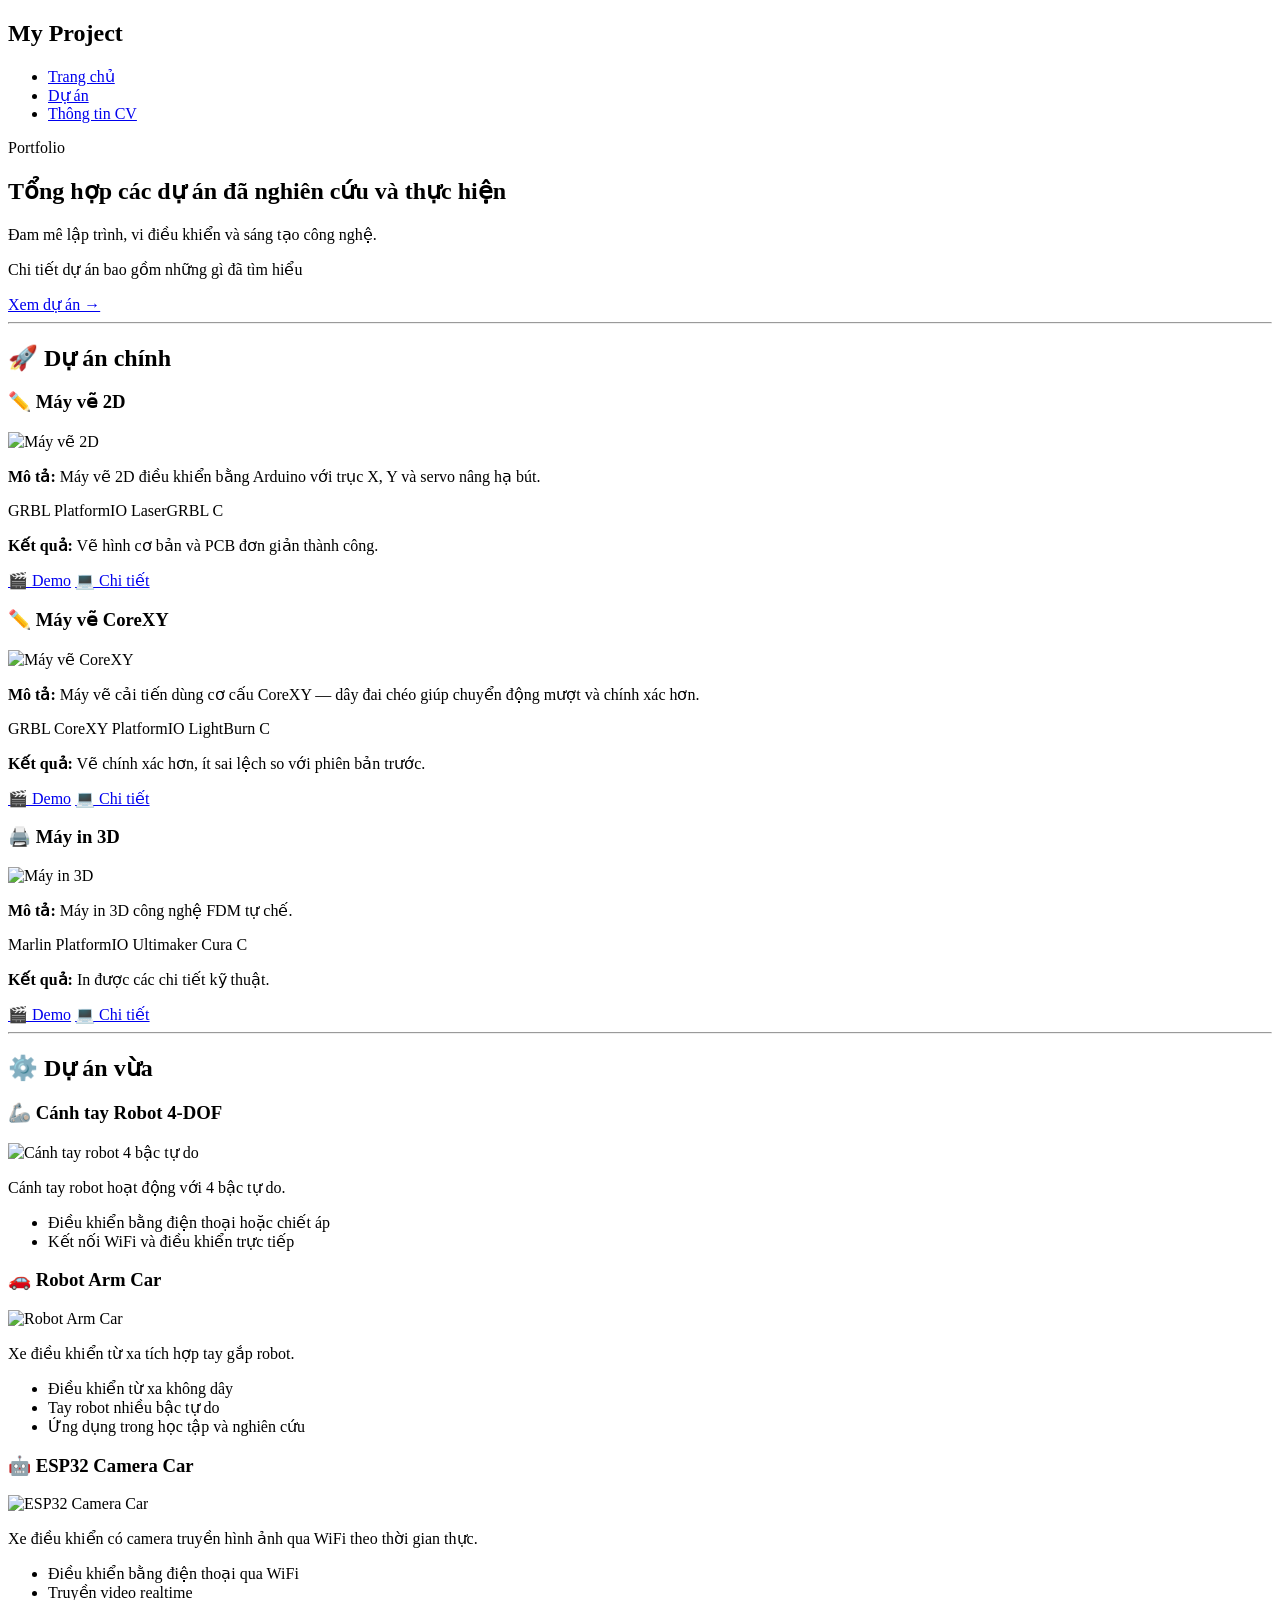
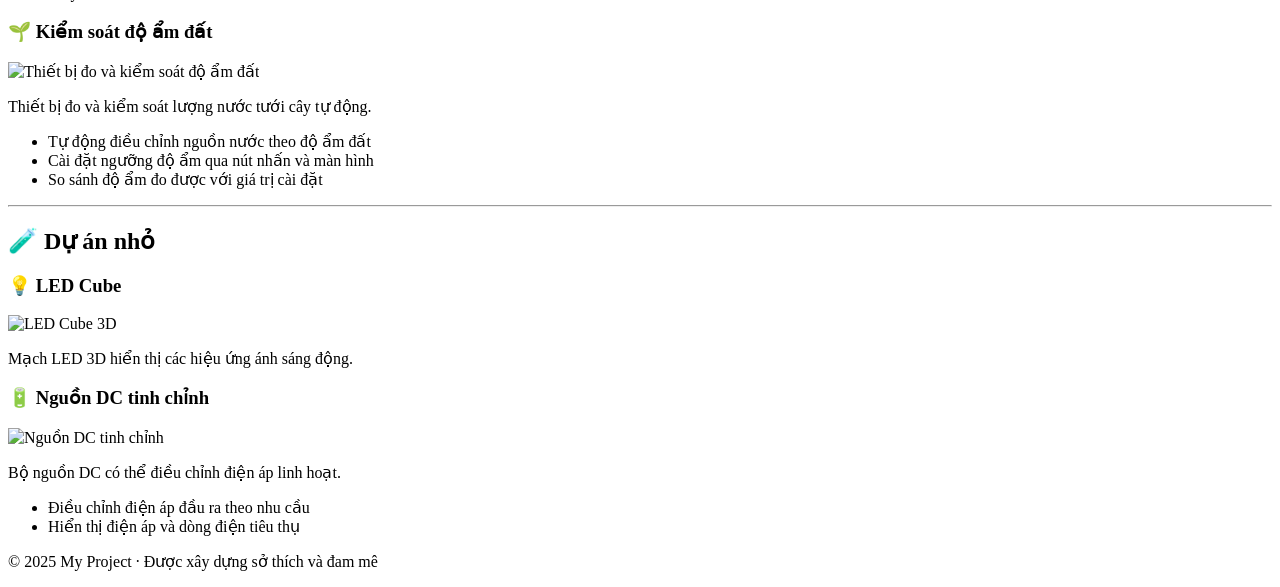
==== index.html @ dd52c531 "update" ====
<!doctype html>
<html lang="vi">
  <head>
    <meta charset="UTF-8" />
    <meta name="viewport" content="width=device-width, initial-scale=1.0" />
    <title>Portfolio - My Project</title>
    <link rel="preconnect" href="https://fonts.googleapis.com" />
    <link rel="preconnect" href="https://fonts.gstatic.com" crossorigin />
    <link
      href="https://fonts.googleapis.com/css2?family=Space+Mono:ital,wght@0,400;0,700;1,400&family=DM+Sans:wght@300;400;500;600&display=swap"
      rel="stylesheet"
    />
    <link rel="stylesheet" href="style.css" />
  </head>

  <body>
    <!-- NAVBAR -->
    <header>
      <nav class="navbar">
        <h2 class="logo">My Project</h2>
        <ul class="menu">
          <li><a href="#">Trang chủ</a></li>
          <li><a href="#project">Dự án</a></li>
          <li><a href="CV.html">Thông tin CV</a></li>
        </ul>
      </nav>
    </header>

    <!-- HERO -->
    <section class="hero">
      <span class="hero-tag">Portfolio</span>
      <h1>Tổng hợp các dự án đã nghiên cứu và thực hiện</h1>
      <p>Đam mê lập trình, vi điều khiển và sáng tạo công nghệ.</p>
      <p>Chi tiết dự án bao gồm những gì đã tìm hiểu</p>
      <a href="#project" class="btn">Xem dự án →</a>
    </section>

    <hr class="section-divider" />

    <!-- DỰ ÁN CHÍNH -->
    <section id="project" class="container">
      <div class="section-header">
        <h2>🚀 Dự án chính</h2>
        <div class="section-line"></div>
      </div>

      <div class="project-list">
        <!-- MÁY VẼ 2D -->
        <div class="project">
          <h3>✏️ Máy vẽ 2D</h3>
          <img src="Photo/mayve2d.jpg" class="project-img" alt="Máy vẽ 2D" />
          <p>
            <strong>Mô tả:</strong> Máy vẽ 2D điều khiển bằng Arduino với trục
            X, Y và servo nâng hạ bút.
          </p>
          <div class="tag-row">
            <span class="tag">GRBL</span>
            <span class="tag">PlatformIO</span>
            <span class="tag">LaserGRBL</span>
            <span class="tag">C</span>
          </div>
          <p>
            <strong>Kết quả:</strong> Vẽ hình cơ bản và PCB đơn giản thành công.
          </p>
          <div class="project-buttons">
            <a
              href="https://www.youtube.com/watch?v=WgsTyhX311E&t=230s"
              target="_blank"
              class="btn"
              >🎬 Demo</a
            >
            <a href="plotter.html" class="btn btn-outline"
              >💻 Chi tiết</a
            >
          </div>
        </div>

        <!-- MÁY VẼ COREXY -->
        <div class="project">
          <h3>✏️ Máy vẽ CoreXY</h3>
          <img
            src="Photo/mayve2dv2.jpg"
            class="project-img"
            alt="Máy vẽ CoreXY"
          />
          <p>
            <strong>Mô tả:</strong> Máy vẽ cải tiến dùng cơ cấu CoreXY — dây đai
            chéo giúp chuyển động mượt và chính xác hơn.
          </p>
          <div class="tag-row">
            <span class="tag">GRBL CoreXY</span>
            <span class="tag">PlatformIO</span>
            <span class="tag">LightBurn</span>
            <span class="tag">C</span>
          </div>
          <p>
            <strong>Kết quả:</strong> Vẽ chính xác hơn, ít sai lệch so với phiên
            bản trước.
          </p>
          <div class="project-buttons">
            <a
              href="https://www.youtube.com/watch?v=DZ5iUudF7Iw"
              target="_blank"
              class="btn"
              >🎬 Demo</a
            >
            <a href="plotter_coreXY.html" class="btn btn-outline">💻 Chi tiết</a>
          </div>
        </div>

        <!-- MÁY IN 3D -->
        <div class="project">
          <h3>🖨️ Máy in 3D</h3>
          <img src="Photo/mayin3d.jpg" class="project-img" alt="Máy in 3D" />
          <p><strong>Mô tả:</strong> Máy in 3D công nghệ FDM tự chế.</p>
          <div class="tag-row">
            <span class="tag">Marlin</span>
            <span class="tag">PlatformIO</span>
            <span class="tag">Ultimaker Cura</span>
            <span class="tag">C</span>
          </div>
          <p><strong>Kết quả:</strong> In được các chi tiết kỹ thuật.</p>
          <div class="project-buttons">
            <a href="https://www.youtube.com/watch?v=kptchSGZKFI" target="_blank" class="btn">🎬 Demo</a>
            <a href="3Dprinter.html" class="btn btn-outline">💻 Chi tiết</a>
          </div>
        </div>
      </div>
    </section>

    <hr class="section-divider" />

    <!-- DỰ ÁN VỪA -->
    <section class="container">
      <div class="section-header">
        <h2>⚙️ Dự án vừa</h2>
        <div class="section-line"></div>
      </div>

      <div class="project-list">
        <!-- CÁNH TAY ROBOT -->
        <div class="project">
          <h3>🦾 Cánh tay Robot 4-DOF</h3>
          <img
            src="Photo/arm4dof.jpg"
            class="project-img small-img"
            alt="Cánh tay robot 4 bậc tự do"
          />
          <p>Cánh tay robot hoạt động với 4 bậc tự do.</p>
          <ul>
            <li>Điều khiển bằng điện thoại hoặc chiết áp</li>
            <li>Kết nối WiFi và điều khiển trực tiếp</li>
          </ul>
        </div>
 
        <!-- ROBOT ARM CAR -->
        <div class="project">
          <h3>🚗 Robot Arm Car</h3>
          <img
            src="Photo/robotcar.jpg"
            class="project-img small-img"
            alt="Robot Arm Car"
          />
          <p>Xe điều khiển từ xa tích hợp tay gắp robot.</p>
          <ul>
            <li>Điều khiển từ xa không dây</li>
            <li>Tay robot nhiều bậc tự do</li>
            <li>Ứng dụng trong học tập và nghiên cứu</li>
          </ul>
        </div>

        <!-- ESP32 CAMERA CAR -->
        <div class="project">
          <h3>🤖 ESP32 Camera Car</h3>
          <img
            src="Photo/esp32car.jpg"
            class="project-img small-img"
            alt="ESP32 Camera Car"
          />
          <p>
            Xe điều khiển có camera truyền hình ảnh qua WiFi theo thời gian
            thực.
          </p>
          <ul>
            <li>Điều khiển bằng điện thoại qua WiFi</li>
            <li>Truyền video realtime</li>
          </ul>
        </div>

        <!-- ĐO ĐỘ ẨM ĐẤT -->
        <div class="project">
          <h3>🌱 Kiểm soát độ ẩm đất</h3>
          <img
            src="Photo/DAD.jpg"
            class="project-img small-img"
            alt="Thiết bị đo và kiểm soát độ ẩm đất"
          />
          <p>Thiết bị đo và kiểm soát lượng nước tưới cây tự động.</p>
          <ul>
            <li>Tự động điều chỉnh nguồn nước theo độ ẩm đất</li>
            <li>Cài đặt ngưỡng độ ẩm qua nút nhấn và màn hình</li>
            <li>So sánh độ ẩm đo được với giá trị cài đặt</li>
          </ul>
        </div>
      </div>
    </section>

    <hr class="section-divider" />

    <!-- DỰ ÁN NHỎ -->
    <section class="container">
      <div class="section-header">
        <h2>🧪 Dự án nhỏ</h2>
        <div class="section-line"></div>
      </div>

      <div class="project-list small">
        <div class="project">
          <h3>💡 LED Cube</h3>
          <img
            src="Photo/ledcube.jpg"
            class="project-img small-img"
            alt="LED Cube 3D"
          />
          <p>Mạch LED 3D hiển thị các hiệu ứng ánh sáng động.</p>
        </div>

        <div class="project">
          <h3>🔋 Nguồn DC tinh chỉnh</h3>
          <img
            src="Photo/nguonDC.jpg"
            class="project-img small-img"
            alt="Nguồn DC tinh chỉnh"
          />
          <p>Bộ nguồn DC có thể điều chỉnh điện áp linh hoạt.</p>
          <ul>
            <li>Điều chỉnh điện áp đầu ra theo nhu cầu</li>
            <li>Hiển thị điện áp và dòng điện tiêu thụ</li>
          </ul>
        </div>
      </div>
    </section>

    <!-- FOOTER -->
    <footer>
      <p>© 2025 My Project · Được xây dựng sở thích và đam mê</p>
    </footer>
  </body>
</html>
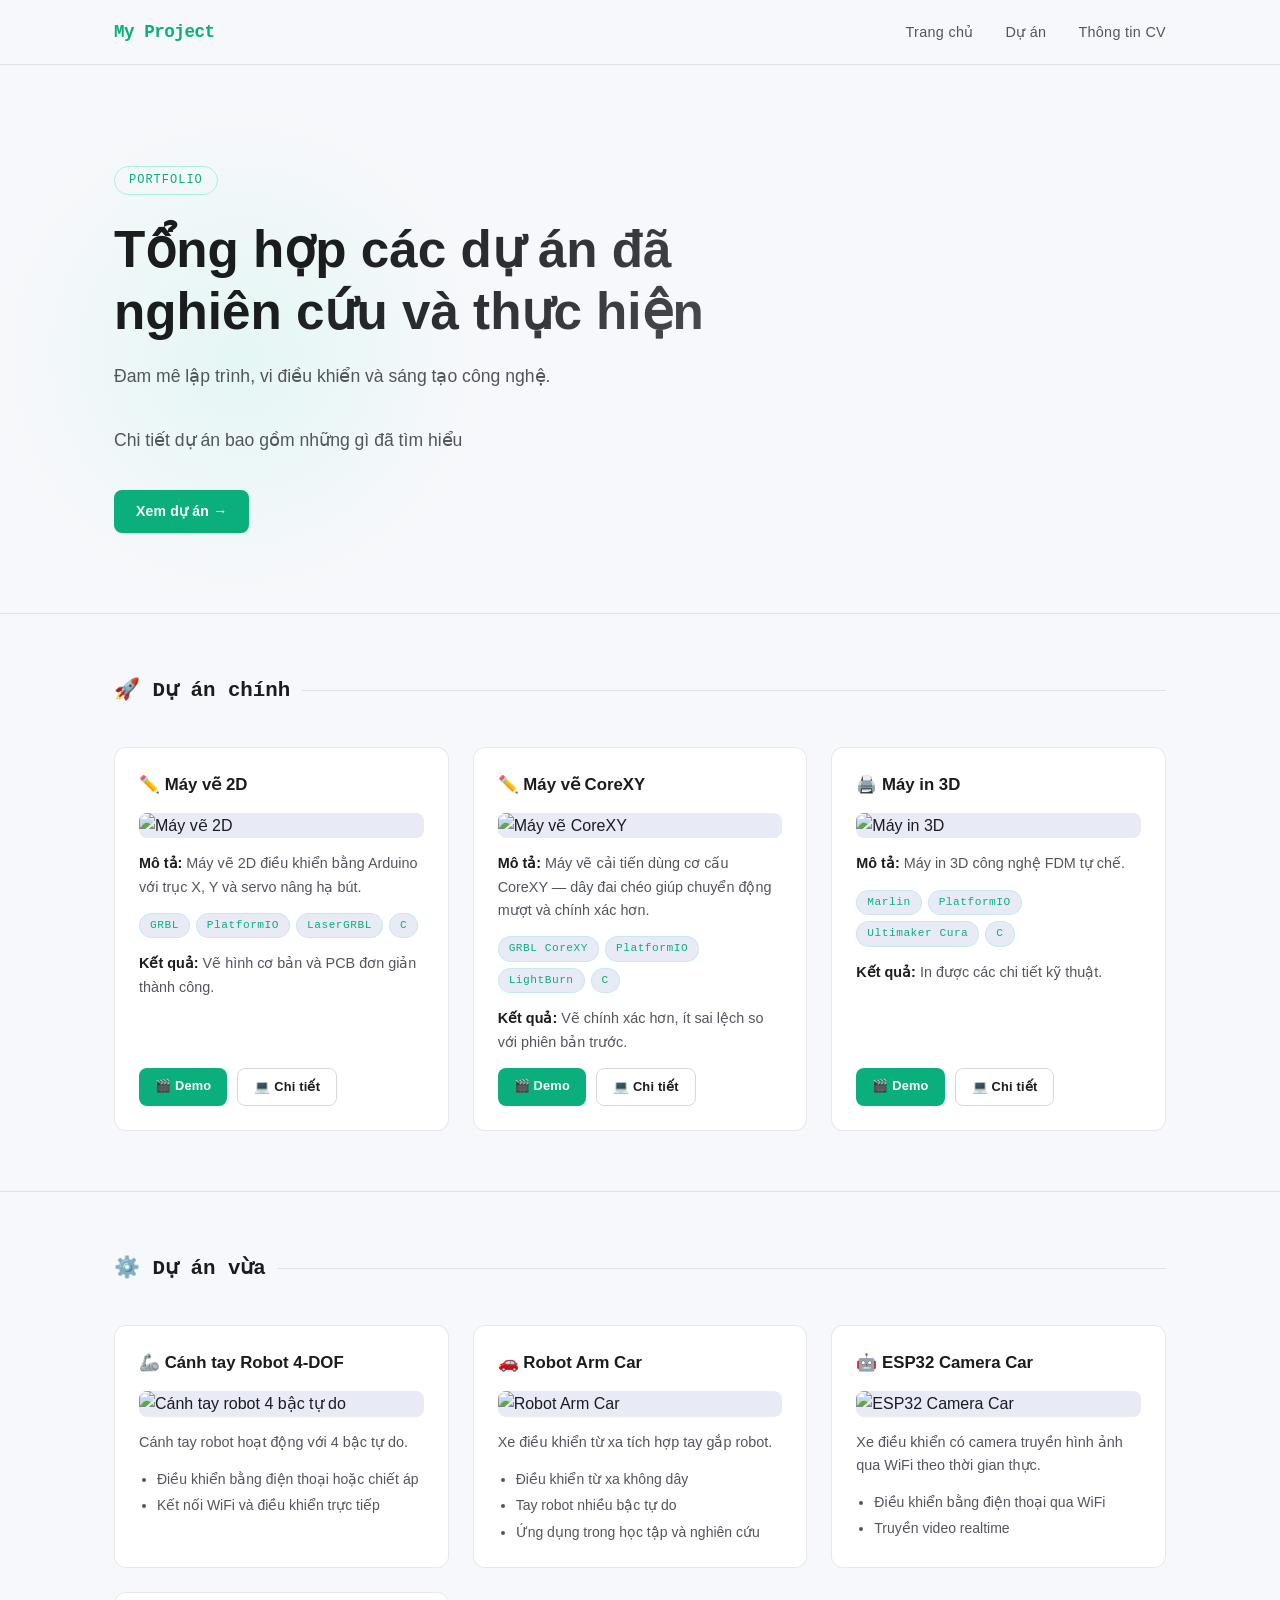
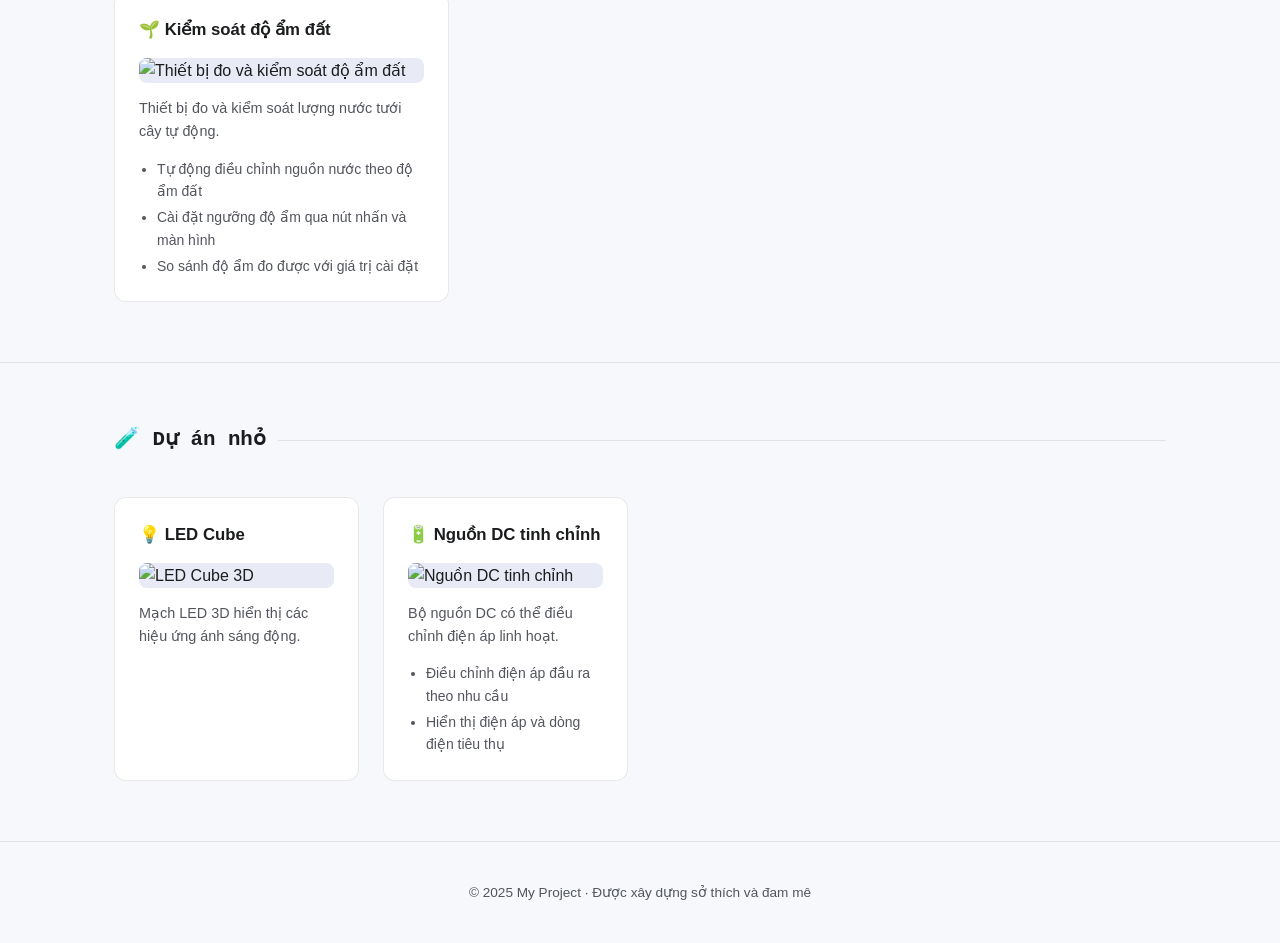
==== commit e4cde434: "UL" ====
--- a/index.html
+++ b/index.html
@@ -68,7 +68,7 @@
               target="_blank"
               class="btn"
               >🎬 Demo</a
-            >
+            > 
             <a href="plotter.html" class="btn btn-outline"
               >💻 Chi tiết</a
             >
--- a/style.css
+++ b/style.css
@@ -0,0 +1,363 @@
+:root {
+  --bg:        #f7f8fb;
+  --surface:   #ffffff;
+  --surface2:  #e8ebf6;
+  --accent:    #0bae7d;
+  --accent2:   #00b8ff;
+  --text:      #1a1c1e;
+  --muted:     #52555c;
+  --border:    rgba(0, 0, 0, 0.09);
+  --radius: 12px;
+}
+
+*,
+*::before,
+*::after {
+  box-sizing: border-box;
+  margin: 0;
+  padding: 0;
+}
+
+html {
+  scroll-behavior: smooth;
+}
+
+body {
+  background: var(--bg);
+  color: var(--text);
+  font-family: 'DM Sans', sans-serif;
+  font-size: 16px;
+  line-height: 1.6;
+  min-height: 100vh;
+}
+
+/* ──────────────────── NAVBAR ──────────────────── */
+header {
+  position: sticky;
+  top: 0;
+  z-index: 100;
+  background: rgba(247, 248, 251, 0.92);
+  backdrop-filter: blur(16px);
+  border-bottom: 1px solid var(--border);
+}
+
+.navbar {
+  max-width: 1100px;
+  margin: 0 auto;
+  padding: 0 24px;
+  height: 64px;
+  display: flex;
+  align-items: center;
+  justify-content: space-between;
+}
+
+.logo {
+  font-family: 'Space Mono', monospace;
+  font-size: 1.1rem;
+  color: var(--accent);
+  letter-spacing: -0.5px;
+}
+
+.menu {
+  list-style: none;
+  display: flex;
+  gap: 32px;
+}
+
+.menu a {
+  text-decoration: none;
+  color: var(--muted);
+  font-size: 0.9rem;
+  font-weight: 500;
+  letter-spacing: 0.3px;
+  transition: color 0.2s;
+}
+
+.menu a:hover {
+  color: var(--accent);
+}
+
+/* ──────────────────── HERO ──────────────────── */
+.hero {
+  max-width: 1100px;
+  margin: 0 auto;
+  padding: 100px 24px 80px;
+  position: relative;
+}
+
+.hero::before {
+  content: '';
+  position: absolute;
+  top: 40px;
+  left: -100px;
+  width: 500px;
+  height: 500px;
+  background: radial-gradient(circle, rgba(0, 229, 160, 0.08) 0%, transparent 70%);
+  pointer-events: none;
+}
+
+.hero-tag {
+  display: inline-block;
+  font-family: 'Space Mono', monospace;
+  font-size: 0.75rem;
+  color: var(--accent);
+  border: 1px solid rgba(0, 229, 160, 0.3);
+  border-radius: 99px;
+  padding: 4px 14px;
+  margin-bottom: 24px;
+  letter-spacing: 1px;
+  text-transform: uppercase;
+}
+
+.hero h1 {
+  font-size: clamp(2rem, 5vw, 3.2rem);
+  font-weight: 600;
+  line-height: 1.2;
+  max-width: 700px;
+  margin-bottom: 20px;
+  background: linear-gradient(135deg, #1a1c1e 30%, #52555c);
+  -webkit-background-clip: text;
+  -webkit-text-fill-color: transparent;
+  background-clip: text;
+}
+
+.hero p {
+  color: var(--muted);
+  font-size: 1.1rem;
+  max-width: 500px;
+  margin-bottom: 36px;
+}
+
+/* ──────────────────── BUTTONS ──────────────────── */
+.btn {
+  display: inline-block;
+  text-decoration: none;
+  font-size: 0.875rem;
+  font-weight: 600;
+  padding: 10px 22px;
+  border-radius: 8px;
+  transition: all 0.2s;
+  background: var(--accent);
+  color: #ffffff;
+  letter-spacing: 0.2px;
+}
+
+.btn:hover {
+  background: #00ffb3;
+  transform: translateY(-1px);
+  box-shadow: 0 8px 24px rgba(0, 229, 160, 0.25);
+}
+
+.btn-outline {
+  background: transparent;
+  color: var(--text);
+  border: 1px solid rgba(0, 0, 0, 0.15);
+}
+
+.btn-outline:hover {
+  background: var(--surface2);
+  border-color: rgba(0, 0, 0, 0.2);
+  box-shadow: none;
+}
+
+/* ──────────────────── SECTIONS ──────────────────── */
+.container {
+  max-width: 1100px;
+  margin: 0 auto;
+  padding: 60px 24px;
+}
+
+.section-header {
+  display: flex;
+  align-items: center;
+  gap: 12px;
+  margin-bottom: 40px;
+}
+
+.section-header h2 {
+  font-family: 'Space Mono', monospace;
+  font-size: 1.3rem;
+  font-weight: 700;
+  color: var(--text);
+}
+
+.section-line {
+  flex: 1;
+  height: 1px;
+  background: rgba(0, 0, 0, 0.09);
+}
+
+/* ──────────────────── PROJECT GRID ──────────────────── */
+.project-list {
+  display: grid;
+  grid-template-columns: repeat(auto-fill, minmax(300px, 1fr));
+  gap: 24px;
+}
+
+.project-list.small {
+  grid-template-columns: repeat(auto-fill, minmax(240px, 1fr));
+}
+
+.project {
+  background: var(--surface);
+  border: 1px solid var(--border);
+  border-radius: var(--radius);
+  padding: 24px;
+  display: flex;
+  flex-direction: column;
+  gap: 14px;
+  transition: border-color 0.2s, transform 0.2s, box-shadow 0.2s;
+  position: relative;
+  overflow: hidden;
+}
+
+.project::before {
+  content: '';
+  position: absolute;
+  top: 0;
+  left: 0;
+  right: 0;
+  height: 2px;
+  background: linear-gradient(90deg, var(--accent), var(--accent2));
+  opacity: 0;
+  transition: opacity 0.2s;
+}
+
+.project:hover {
+  border-color: rgba(0, 229, 160, 0.2);
+  transform: translateY(-4px);
+  box-shadow: 0 16px 40px rgba(0, 0, 0, 0.1);
+}
+
+.project:hover::before {
+  opacity: 1;
+}
+
+.project h3 {
+  font-size: 1.05rem;
+  font-weight: 600;
+  color: var(--text);
+}
+
+.project-img {
+  width: 100%;
+  height: auto;  /* tự động theo tỉ lệ ảnh gốc */
+  object-fit: cover;
+  border-radius: 8px;
+  background: var(--surface2);
+}
+
+.project-img.small-img {
+  height: auto;  /* tự động theo tỉ lệ ảnh gốc */
+}
+
+.project p {
+  color: var(--muted);
+  font-size: 0.9rem;
+}
+
+.project strong {
+  color: var(--text);
+}
+
+.project ul {
+  padding-left: 18px;
+  color: var(--muted);
+  font-size: 0.875rem;
+  display: flex;
+  flex-direction: column;
+  gap: 4px;
+}
+
+.project ul li {
+  color: var(--muted);
+}
+
+.tag-row {
+  display: flex;
+  flex-wrap: wrap;
+  gap: 6px;
+}
+
+.tag {
+  font-family: 'Space Mono', monospace;
+  font-size: 0.7rem;
+  padding: 3px 10px;
+  border-radius: 99px;
+  background: var(--surface2);
+  color: var(--accent);
+  border: 1px solid rgba(0, 229, 160, 0.15);
+  letter-spacing: 0.5px;
+}
+
+.project-buttons {
+  display: flex;
+  gap: 10px;
+  margin-top: auto;
+  flex-wrap: wrap;
+}
+
+.project-buttons .btn {
+  font-size: 0.8rem;
+  padding: 8px 16px;
+}
+
+/* ──────────────────── DIVIDER ──────────────────── */
+.section-divider {
+  border: none;
+  border-top: 1px solid var(--border);
+  margin: 0;
+}
+
+/* ──────────────────── FOOTER ──────────────────── */
+footer {
+  text-align: center;
+  padding: 40px 24px;
+  color: var(--muted);
+  font-size: 0.85rem;
+  border-top: 1px solid var(--border);
+}
+
+/* ──────────────────── ANIMATIONS ──────────────────── */
+@keyframes fadeUp {
+  from {
+    opacity: 0;
+    transform: translateY(20px);
+  }
+  to {
+    opacity: 1;
+    transform: translateY(0);
+  }
+}
+
+.hero > * {
+  animation: fadeUp 0.6s ease both;
+}
+
+.hero > *:nth-child(1) {
+  animation-delay: 0.05s;
+}
+
+.hero > *:nth-child(2) {
+  animation-delay: 0.15s;
+}
+
+.hero > *:nth-child(3) {
+  animation-delay: 0.25s;
+}
+
+.hero > *:nth-child(4) {
+  animation-delay: 0.35s;
+}
+
+/* ──────────────────── RESPONSIVE ──────────────────── */
+@media (max-width: 600px) {
+  .menu {
+    gap: 18px;
+  }
+
+  .project-list,
+  .project-list.small {
+    grid-template-columns: 1fr;
+  }
+}
